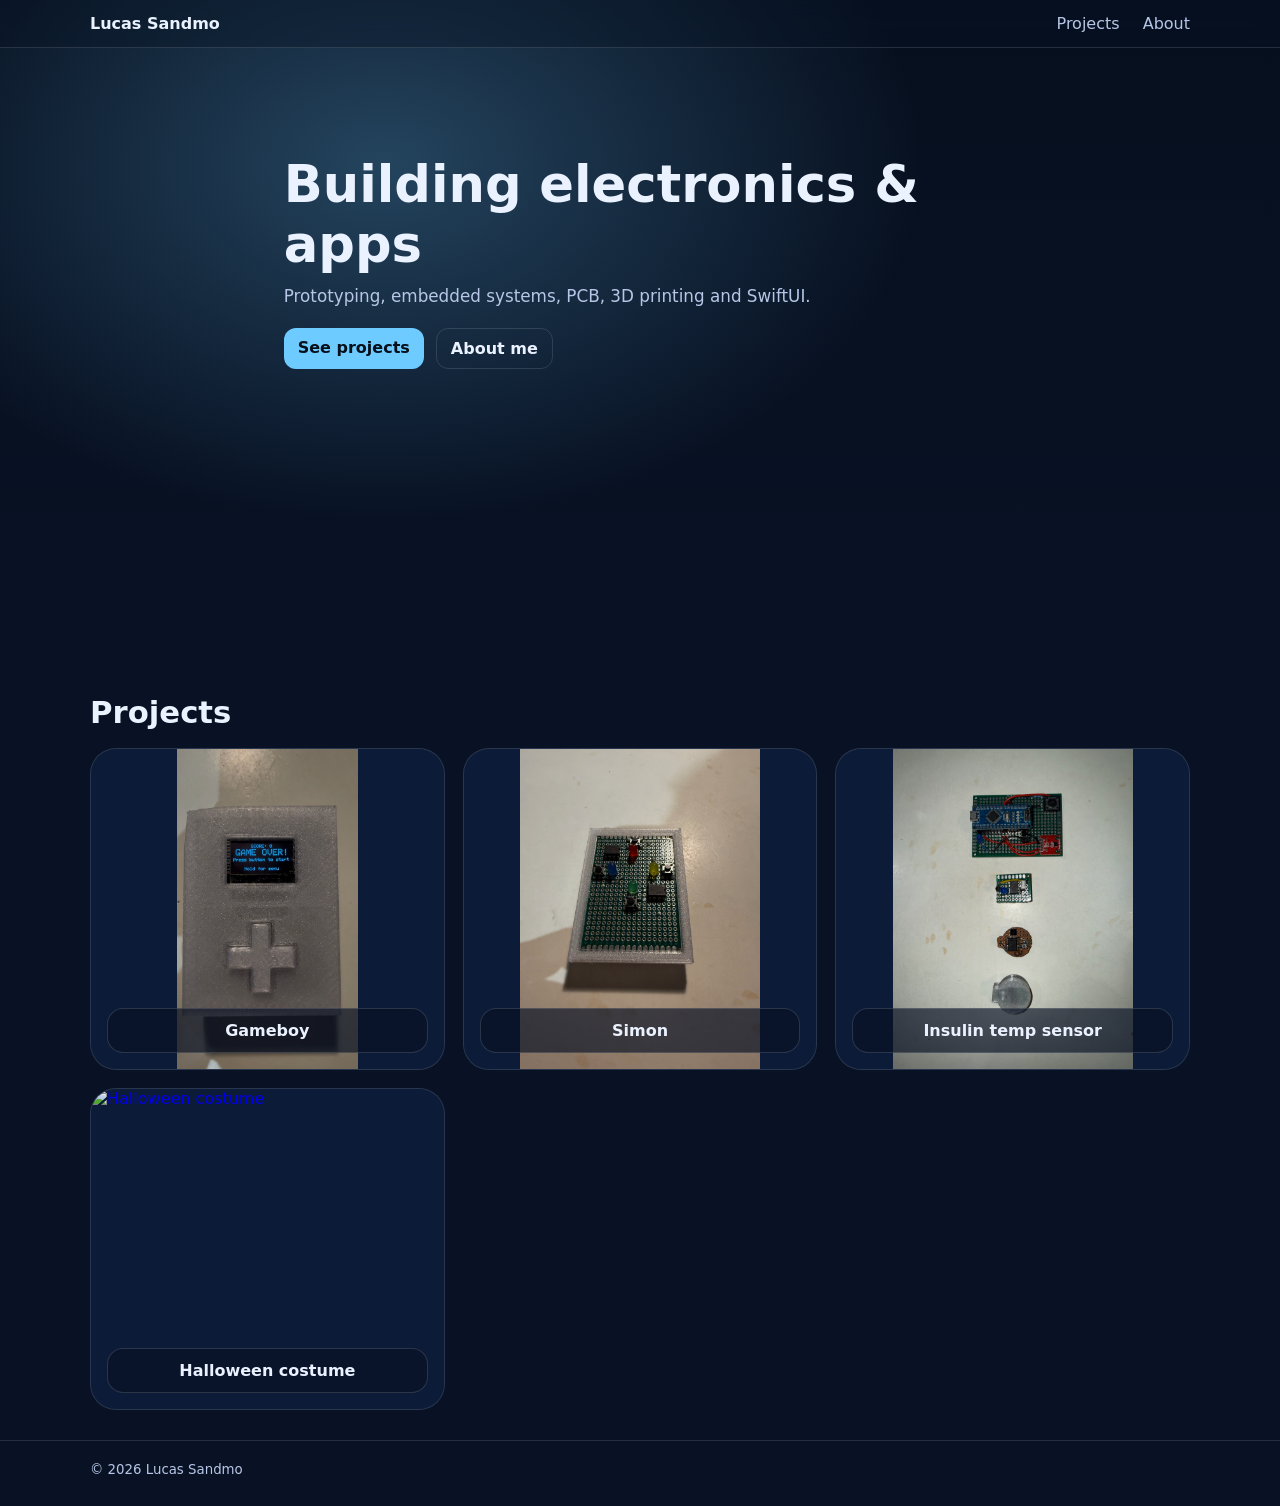
==== index.html @ 55de144b "Add Halloween costume project link to index.html" ====
<!doctype html>
<html lang="no">
<head>
  <meta charset="utf-8" />
  <meta name="viewport" content="width=device-width, initial-scale=1" />
  <title>Lucas Sandmo</title>
  <meta name="description" content="Prosjekter innen elektronikk, embedded og iOS." />
  <link rel="stylesheet" href="styles.css" />
</head>
<body>
  <header class="topbar">
    <div class="container topbar-inner">
      <a class="brand" href="/">Lucas Sandmo</a>
      <nav class="nav">
        <a href="#projects">Projects</a>
        <a href="/about.html">About</a>
      </nav>
    </div>
  </header>

  <!-- HERO VIDEO -->
  <section class="hero">
    <video class="hero-video"
      autoplay
      muted
      loop
      playsinline
      preload="metadata"
      poster="/assets/video/hero-poster.jpg">
      <source src="/assets/video/hero.mp4" type="video/mp4" />
    </video>

    <div class="hero-overlay"></div>

    <div class="container hero-content">
      <h1>Building electronics & apps</h1>
      <p>Prototyping, embedded systems, PCB, 3D printing and SwiftUI.</p>
      <div class="hero-actions">
        <a class="btn" href="#projects">See projects</a>
        <a class="btn btn-outline" href="/about.html">About me</a>
      </div>
    </div>
  </section>

  <!-- PROJECTS -->
  <main>
    <section id="projects" class="section">
      <div class="container">
        <h2 class="section-title">Projects</h2>

        <div class="cards">
          <a class="card" href="/projects/gameboy.html">
            <img src="/assets/img/gameboy.jpg" alt="Gameboy project" />
            <div class="card-label">Gameboy</div>
          </a>

          <a class="card" href="/projects/simon.html">
            <img src="/assets/img/simon.jpg" alt="Simon project" />
            <div class="card-label">Simon</div>
          </a>

          <a class="card" href="/projects/insulin-temp-sensor.html">
            <img src="/assets/img/insulin.jpg" alt="Insulin temp sensor" />
            <div class="card-label">Insulin temp sensor</div>
          </a>



          <a class="card" href="/projects/halloween.html">
            <img src="/assets/img/halloween.jpg" alt="Halloween costume" />
            <div class="card-label">Halloween costume</div>
          </a>
        </div>
      </div>
    </section>

    <footer class="footer">
      <div class="container">
        <small>© <span id="year"></span> Lucas Sandmo</small>
      </div>
    </footer>
  </main>

  <script>
    document.getElementById("year").textContent = new Date().getFullYear();
  </script>
</body>
</html>
---- styles.css ----
:root{
  --bg:#081224;
  --text:#eaf1ff;
  --muted:#b7c6e6;
  --accent:#6ecbff;
  --card:#0f2144;
  --border: rgba(255,255,255,.12);
}

*{box-sizing:border-box}
body{
  margin:0;
  font-family:system-ui,-apple-system,Segoe UI,Roboto,Arial,sans-serif;
  background: var(--bg);
  color:var(--text);
}

/* topbar */
.topbar{
  position:fixed;
  top:0; left:0; right:0;
  z-index:50;
  background: rgba(8,18,36,.35);
  backdrop-filter: blur(10px);
  border-bottom:1px solid var(--border);
}
.container{width:min(1100px,92%);margin:0 auto}
.topbar-inner{
  display:flex; align-items:center; justify-content:space-between;
  padding:14px 0;
}
.brand{color:var(--text);text-decoration:none;font-weight:700}
.nav a{
  color:var(--muted);
  text-decoration:none;
  margin-left:18px;
}
.nav a:hover{color:var(--text)}

/* hero */
.hero{
  position:relative;
  height: 72vh;
  min-height: 520px;
  overflow:hidden;
  padding-top:64px; /* space for fixed topbar */
}
.hero-video{
  position:absolute; inset:0;
  width:100%; height:100%;
  object-fit:cover;
  filter: saturate(1.1) contrast(1.05);
}
.hero-overlay{
  position:absolute; inset:0;
  background: radial-gradient(900px 600px at 30% 25%, rgba(110,203,255,.28), transparent 60%),
              linear-gradient(to bottom, rgba(0,0,0,.15), rgba(8,18,36,.95));
}
.hero-content{
  position:relative;
  padding: 90px 0 0;
  max-width: 70ch;
}
.hero h1{font-size:clamp(32px,4vw,54px);margin:0 0 12px}
.hero p{margin:0 0 22px;color:var(--muted);font-size:1.05rem}
.hero-actions{display:flex;gap:12px;flex-wrap:wrap}
.btn{
  display:inline-block;
  padding:10px 14px;
  border-radius:12px;
  background:var(--accent);
  color:#06101b;
  font-weight:800;
  text-decoration:none;
}
.btn-outline{
  background:transparent;
  border:1px solid var(--border);
  color:var(--text);
}

/* sections */
.section{padding: 46px 0 30px}
.section-title{
  margin:0 0 18px;
  font-size: clamp(22px, 2.4vw, 34px);
}

/* cards */
.cards{
  display:grid;
  grid-template-columns: repeat(3, 1fr);
  gap:18px;
}
.card{
  display:block;
  position:relative;
  border-radius:26px;
  overflow:hidden;
  border:1px solid var(--border);
  background: rgba(15,33,68,.55);
  text-decoration:none;
  transform: translateY(0);
  transition: transform .18s ease, border-color .18s ease;
}
.card:hover{
  transform: translateY(-4px);
  border-color: rgba(110,203,255,.45);
}
.card img{
  width:100%;
  height: 320px;
  object-fit: contain;
  display:block;
  filter: brightness(.95);
  background: rgba(15,33,68,0.35);
}
.card-label{
  position:absolute;
  left:16px;
  right:16px;
  bottom:16px;
  padding:12px 14px;
  border-radius:16px;
  background: rgba(8,18,36,.65);
  border: 1px solid rgba(255,255,255,.14);
  color: var(--text);
  font-weight:800;
  text-align:center;
}

/* footer */
.footer{
  border-top:1px solid var(--border);
  padding:18px 0 28px;
  color:var(--muted);
}

@media (max-width: 900px){
  .cards{grid-template-columns:1fr}
  .card img{height:260px}
  .hero{min-height: 480px}
}

/* for nice back link */

.back-link {
  display: inline-flex;
  align-items: center;
  gap: 8px;
  padding: 8px 14px;
  border-radius: 999px;
  border: 1px solid var(--border);
  color: var(--muted);
  text-decoration: none;
  font-size: 0.9rem;
  transition: all 0.2s ease;
  background: rgba(15,33,68,0.35);
}

.back-link:hover {
  color: var(--text);
  border-color: rgba(110,203,255,.5);
  transform: translateX(-2px);
}

/* for not cutting standing pictures */
.gallery {
  margin-top: 18px;
  display: grid;
  grid-template-columns: repeat(3, 1fr);
  gap: 14px;
}

.gallery-item {
  border-radius: 18px;
  overflow: hidden;
  border: 1px solid var(--border);
  background: rgba(15,33,68,0.35);
  display: grid;
  place-items: center;
}

.gallery-item img {
  width: 100%;
  height: 240px;
  object-fit: contain;
  display: block;
  background: rgba(15,33,68,0.35);
}

@media (max-width: 900px) {
  .gallery { grid-template-columns: 1fr; }
  .gallery-item img { height: 260px; }
}


.project-hero-image {
  width: 100%;
  max-height: 540px;
  object-fit: contain;   /* viktig */
  display: block;
  background: rgba(15,33,68,0.35);
}
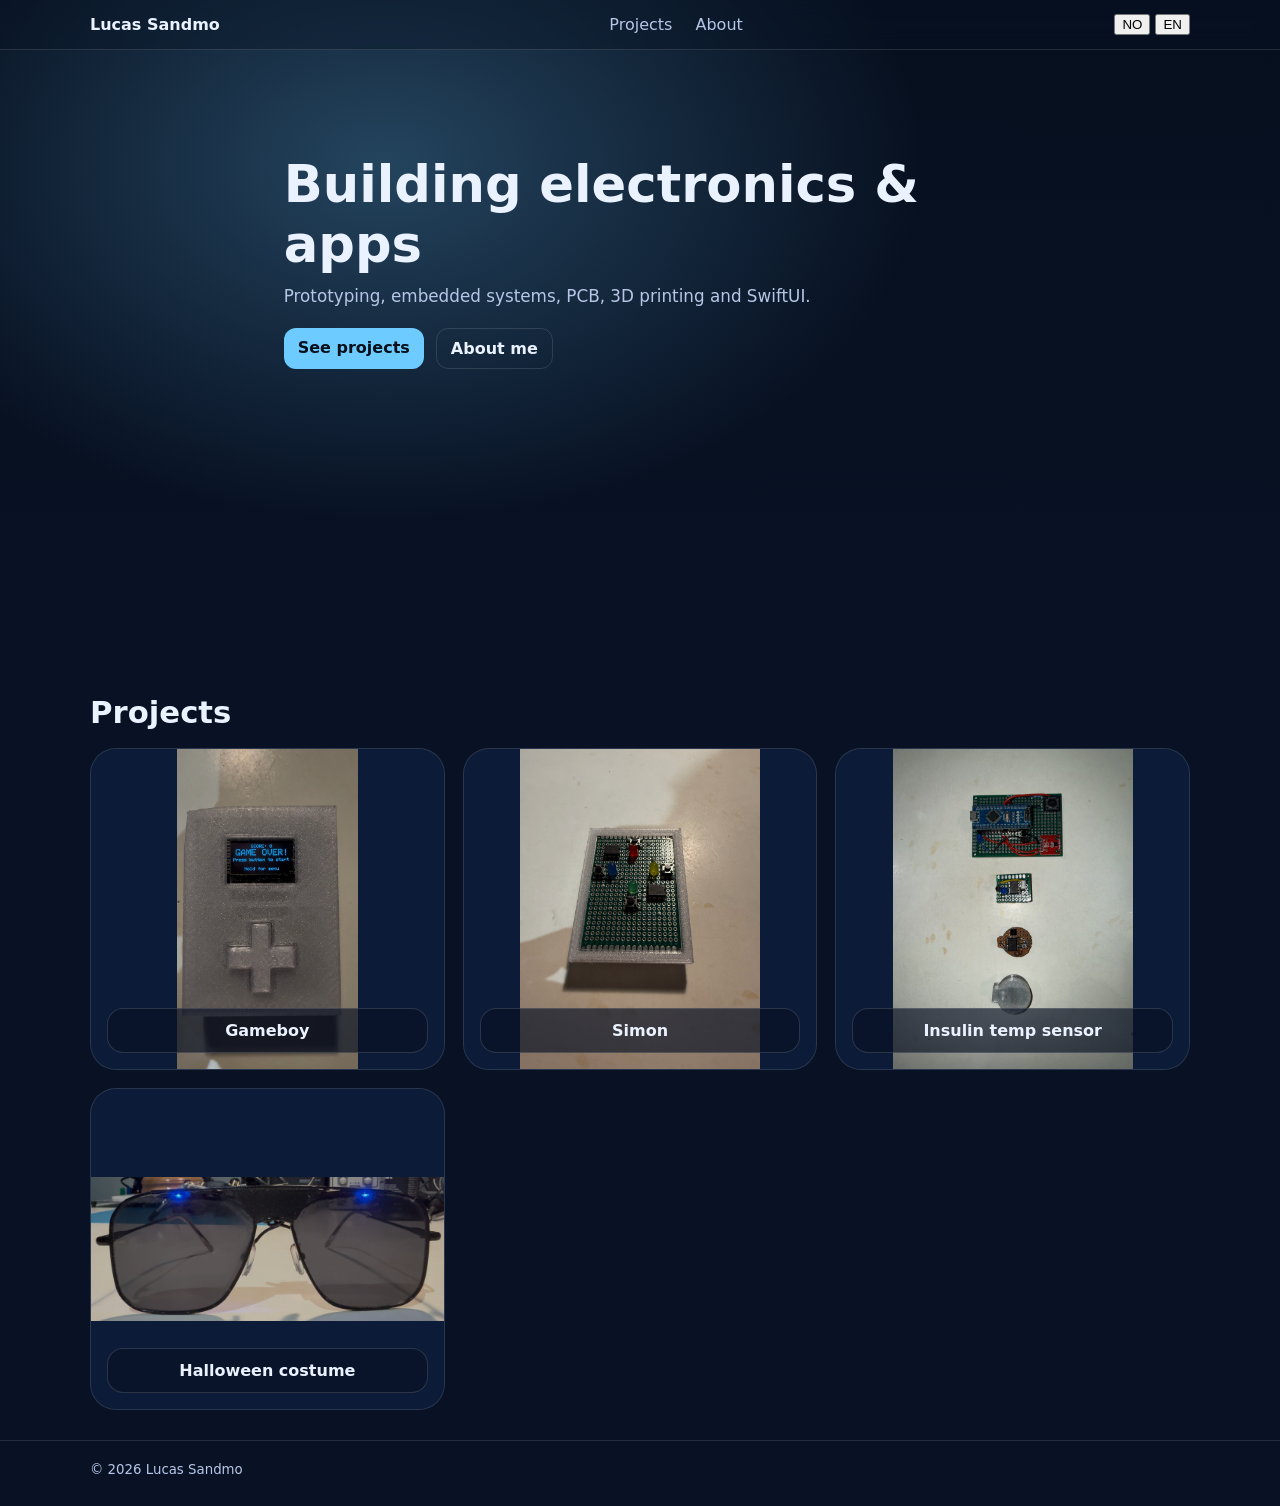
==== commit 913b98d2: "Add language switch buttons to index.html Added language switch buttons for Norwegian and English." ====
--- a/index.html
+++ b/index.html
@@ -15,6 +15,11 @@
         <a href="#projects">Projects</a>
         <a href="/about.html">About</a>
       </nav>
+       <!-- NO/EN BUTTON -->
+      <div class="lang-switch" role="group" aria-label="Language switch">
+        <button class="lang-btn" type="button" data-lang="no">NO</button>
+        <button class="lang-btn" type="button" data-lang="en">EN</button>
+      </div>
     </div>
   </header>
 
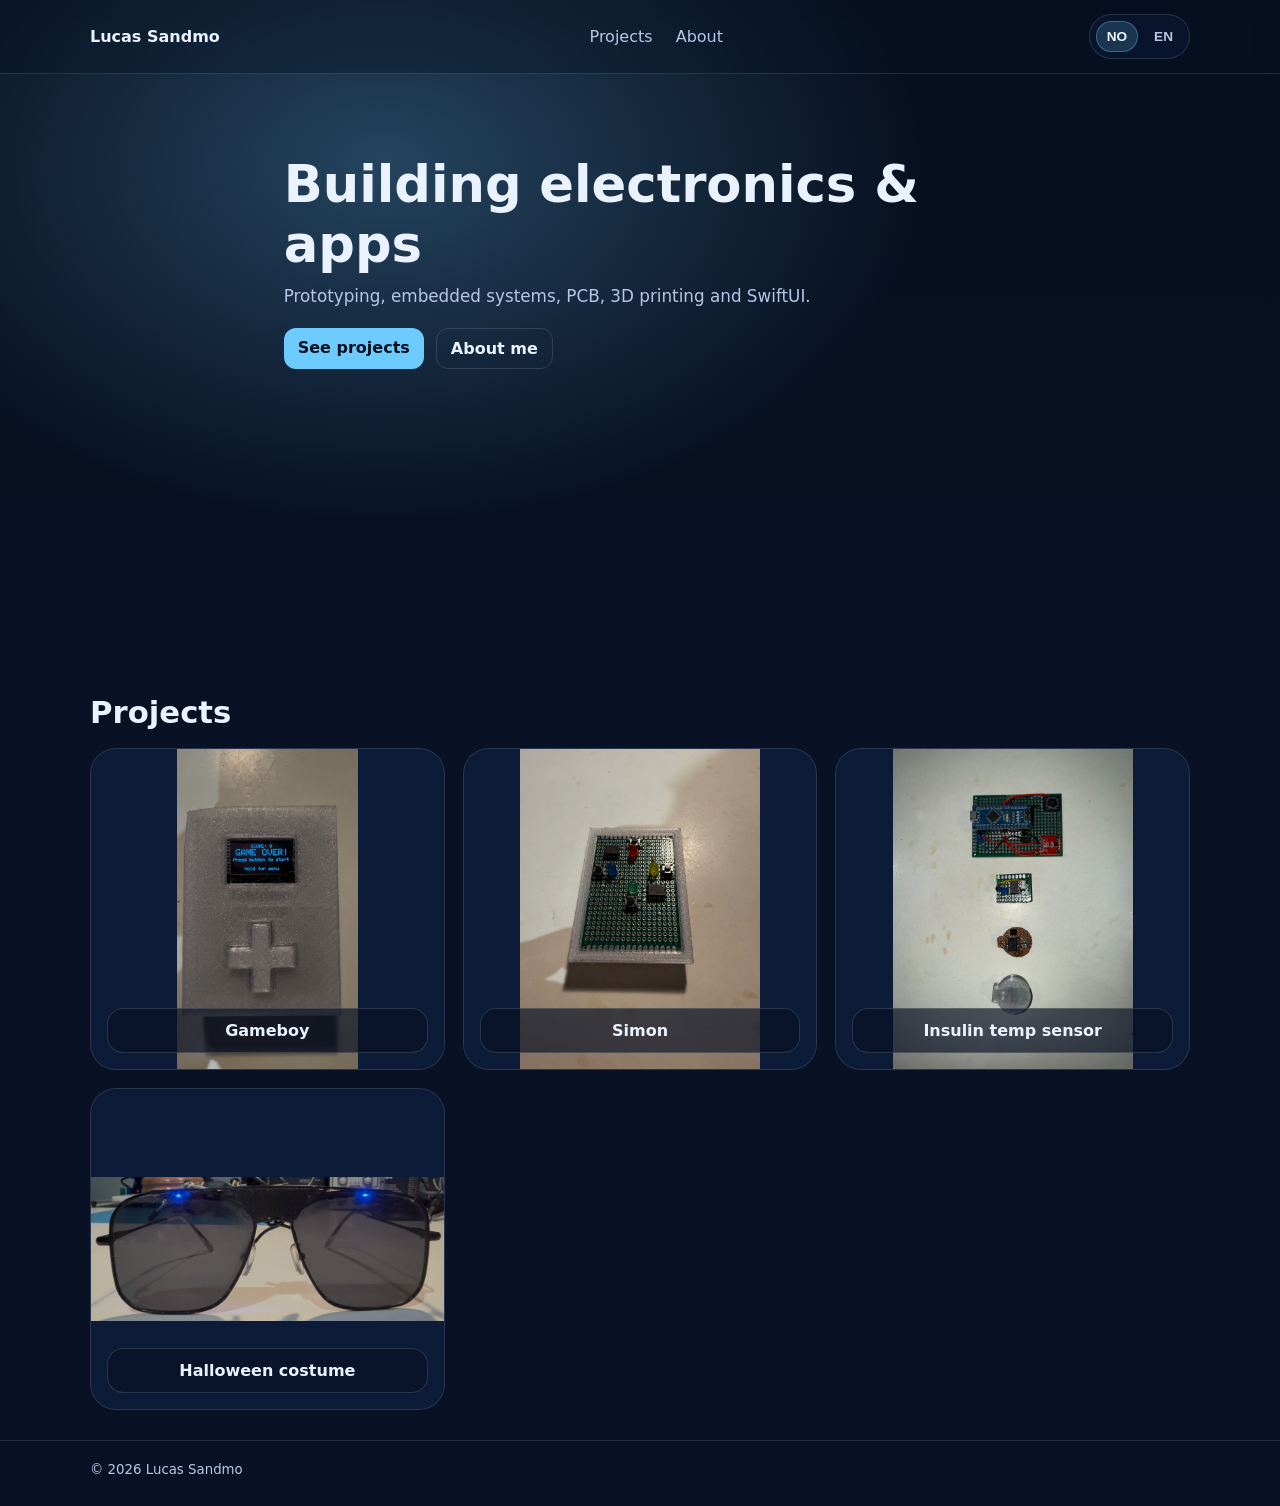
==== commit 7af92874: "Add script tag for lang.js in index.html" ====
--- a/index.html
+++ b/index.html
@@ -89,5 +89,7 @@
   <script>
     document.getElementById("year").textContent = new Date().getFullYear();
   </script>
+
+  <script src="/lang.js"></script>
 </body>
 </html>
--- a/styles.css
+++ b/styles.css
@@ -202,3 +202,33 @@
   display: block;
   background: rgba(15,33,68,0.35);
 }
+
+
+
+/* NO/EN style */
+.lang-switch{
+  display: inline-flex;
+  gap: 6px;
+  padding: 6px;
+  border-radius: 999px;
+  border: 1px solid var(--border);
+  background: rgba(15,33,68,0.35);
+  margin-left: 14px;
+}
+
+.lang-btn{
+  border: 0;
+  cursor: pointer;
+  padding: 7px 10px;
+  border-radius: 999px;
+  background: transparent;
+  color: var(--muted);
+  font-weight: 800;
+  font-size: 0.85rem;
+}
+
+.lang-btn.active{
+  background: rgba(110,203,255,.18);
+  color: var(--text);
+  border: 1px solid rgba(110,203,255,.35);
+}
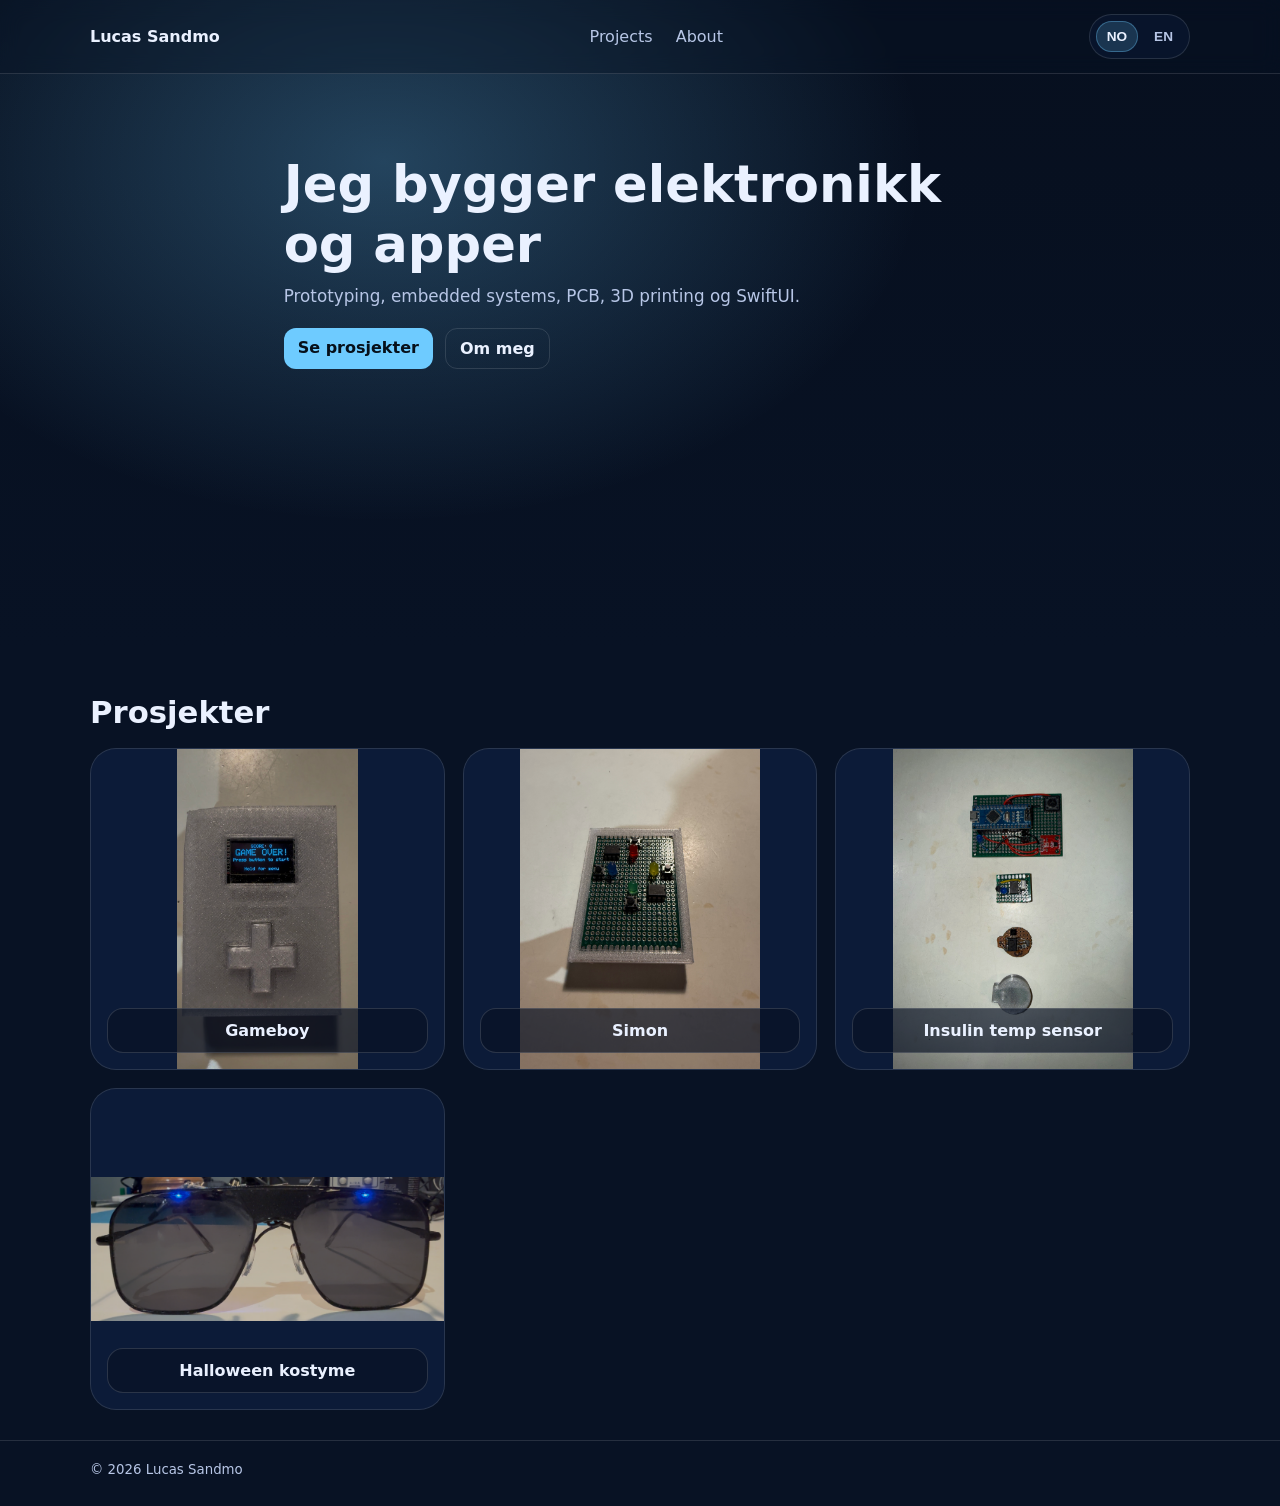
==== commit 1a8f4916: "Add multilingual support and improve structure" ====
--- a/index.html
+++ b/index.html
@@ -38,11 +38,13 @@
     <div class="hero-overlay"></div>
 
     <div class="container hero-content">
-      <h1>Building electronics & apps</h1>
-      <p>Prototyping, embedded systems, PCB, 3D printing and SwiftUI.</p>
+      <h1 data-no="Jeg bygger elektronikk og apper"
+          data-en="Building electronics & apps"></h1>
+      <p data-no="Prototyping, embedded systems, PCB, 3D printing og SwiftUI."
+         data-en="Prototyping, embedded systems, PCB, 3D printing and SwiftUI."></p>
       <div class="hero-actions">
-        <a class="btn" href="#projects">See projects</a>
-        <a class="btn btn-outline" href="/about.html">About me</a>
+        <a class="btn" href="#projects" data-no="Se prosjekter" data-en="See projects"></a>
+        <a class="btn btn-outline" href="/about.html" data-no="Om meg" data-en="About me"></a>
       </div>
     </div>
   </section>
@@ -51,7 +53,10 @@
   <main>
     <section id="projects" class="section">
       <div class="container">
-        <h2 class="section-title">Projects</h2>
+        <h2 class="section-title"
+            data-no="Prosjekter"
+            data-en="Projects">
+        </h2>
 
         <div class="cards">
           <a class="card" href="/projects/gameboy.html">
@@ -66,14 +71,14 @@
 
           <a class="card" href="/projects/insulin-temp-sensor.html">
             <img src="/assets/img/insulin.jpg" alt="Insulin temp sensor" />
-            <div class="card-label">Insulin temp sensor</div>
+            <div class="card-label" data-no="Insulin temp sensor" data-en="Insulin temp sensor"></div>
           </a>
 
 
 
           <a class="card" href="/projects/halloween.html">
             <img src="/assets/img/halloween.jpg" alt="Halloween costume" />
-            <div class="card-label">Halloween costume</div>
+            <div class="card-label" data-no="Halloween kostyme" data-en="Halloween costume"></div>
           </a>
         </div>
       </div>
@@ -86,10 +91,11 @@
     </footer>
   </main>
 
-  <script>
-    document.getElementById("year").textContent = new Date().getFullYear();
-  </script>
+<script>
+  const yearEl = document.getElementById("year");
+  if (yearEl) yearEl.textContent = new Date().getFullYear();
+</script>
 
-  <script src="/lang.js"></script>
+<script src="/lang.js"></script>
 </body>
 </html>
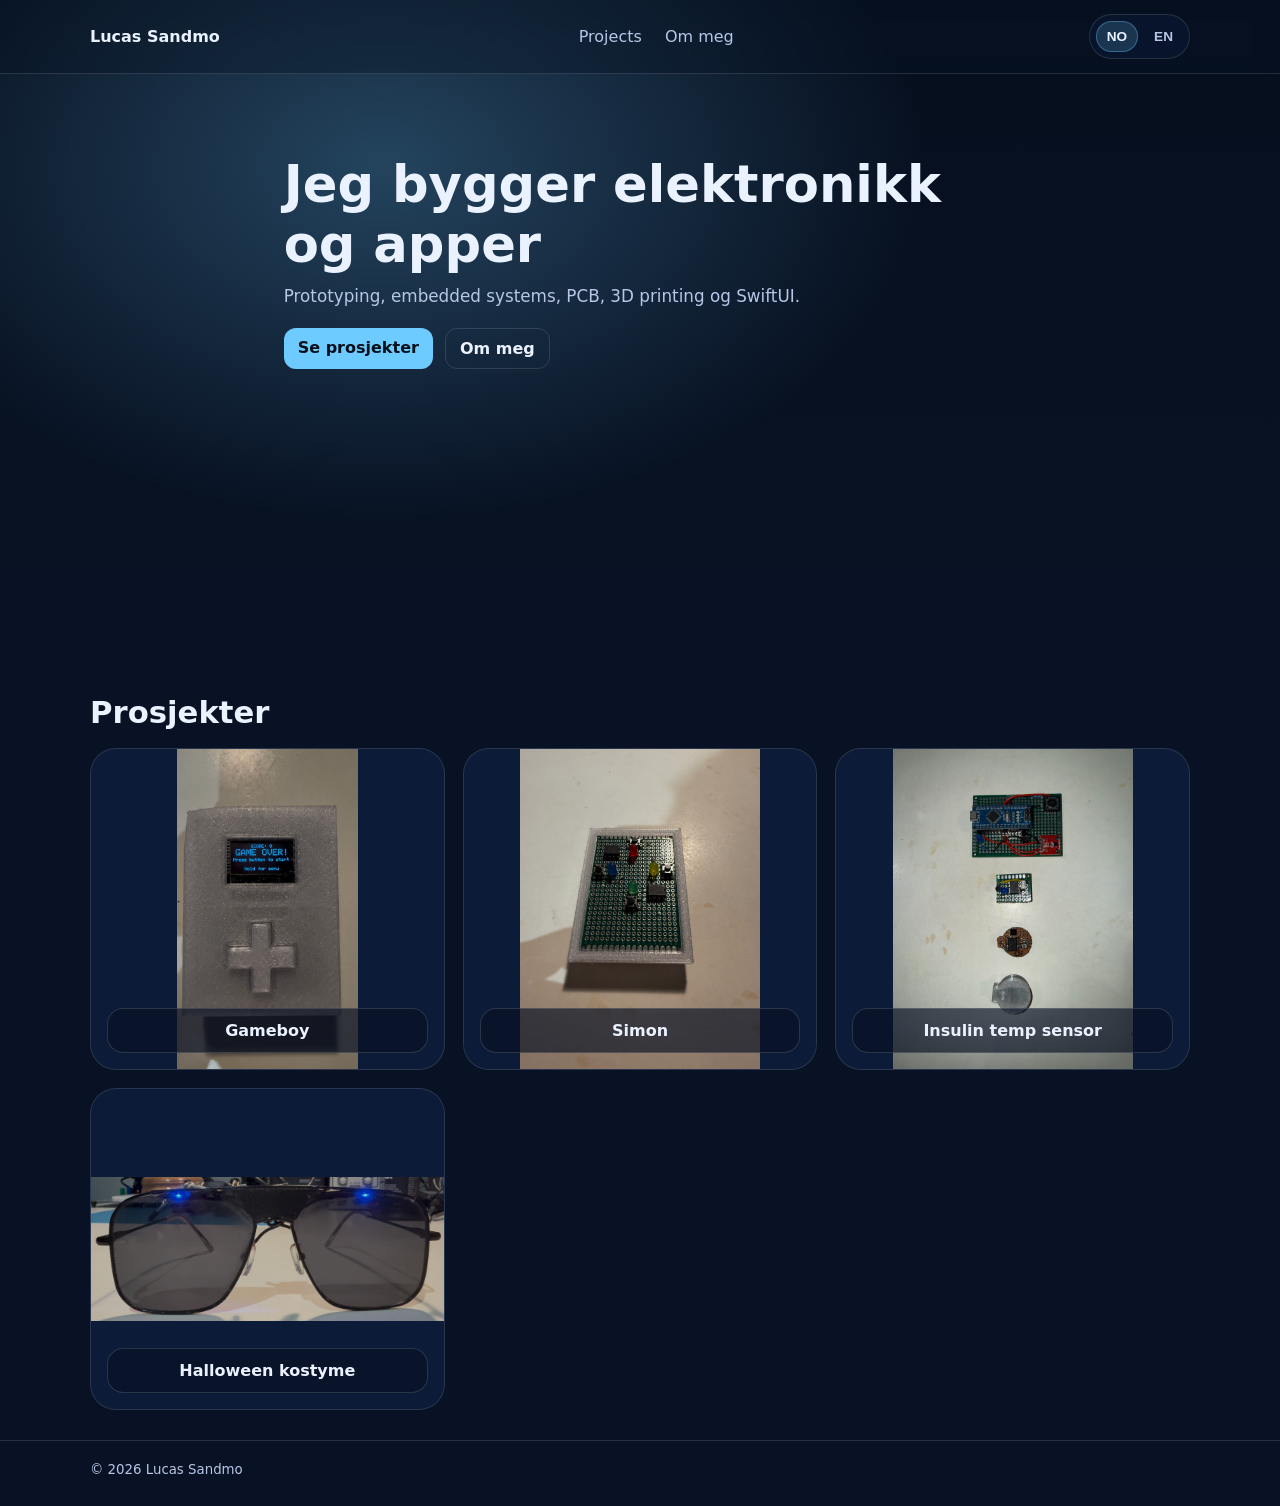
==== commit c25e8add: "Update About link with language data attributes" ====
--- a/index.html
+++ b/index.html
@@ -13,7 +13,7 @@
       <a class="brand" href="/">Lucas Sandmo</a>
       <nav class="nav">
         <a href="#projects">Projects</a>
-        <a href="/about.html">About</a>
+        <a href="/about.html"data-no="Om meg" data-en="About me"></a>      <!-- <a href="/about.html">About</a> -->
       </nav>
        <!-- NO/EN BUTTON -->
       <div class="lang-switch" role="group" aria-label="Language switch">
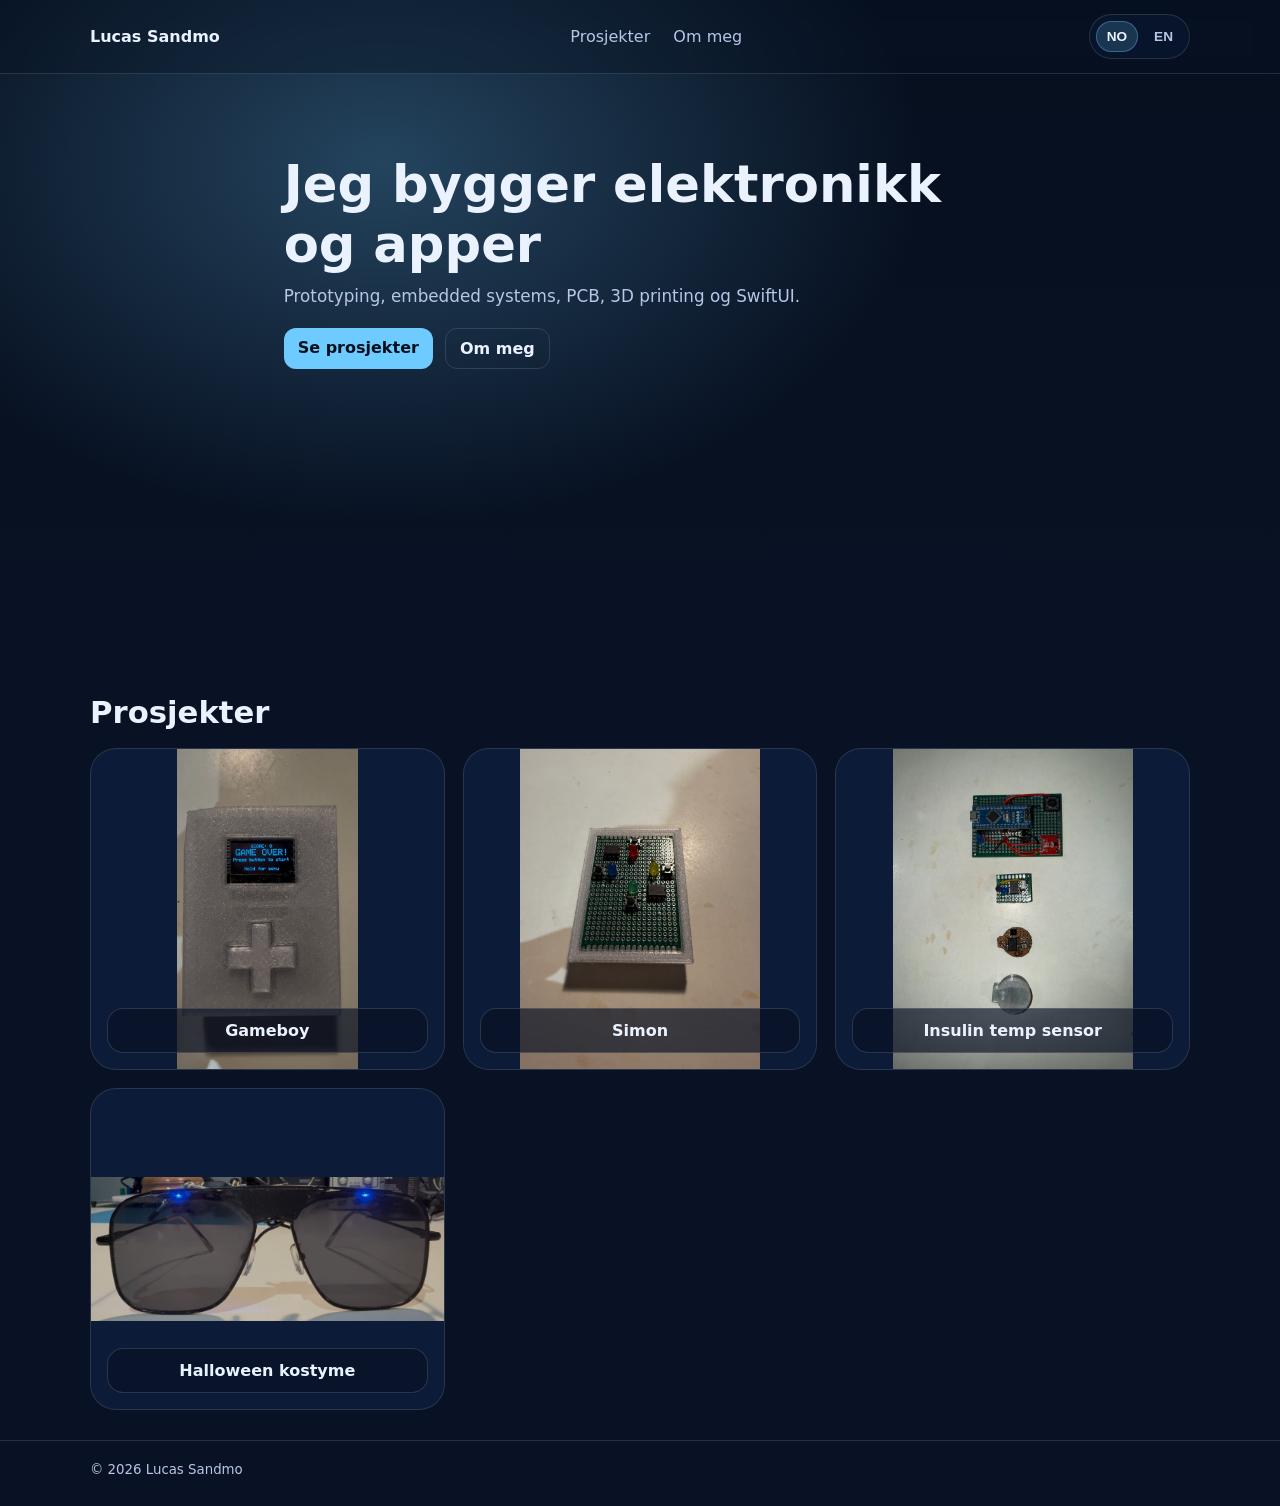
==== commit 1a1addd2: "Update navigation links in index.html" ====
--- a/index.html
+++ b/index.html
@@ -12,7 +12,7 @@
     <div class="container topbar-inner">
       <a class="brand" href="/">Lucas Sandmo</a>
       <nav class="nav">
-        <a href="#projects">Projects</a>
+        <a href="#projects" data-no="Prosjekter" data-en="Projects"></a>
         <a href="/about.html"data-no="Om meg" data-en="About me"></a>      <!-- <a href="/about.html">About</a> -->
       </nav>
        <!-- NO/EN BUTTON -->
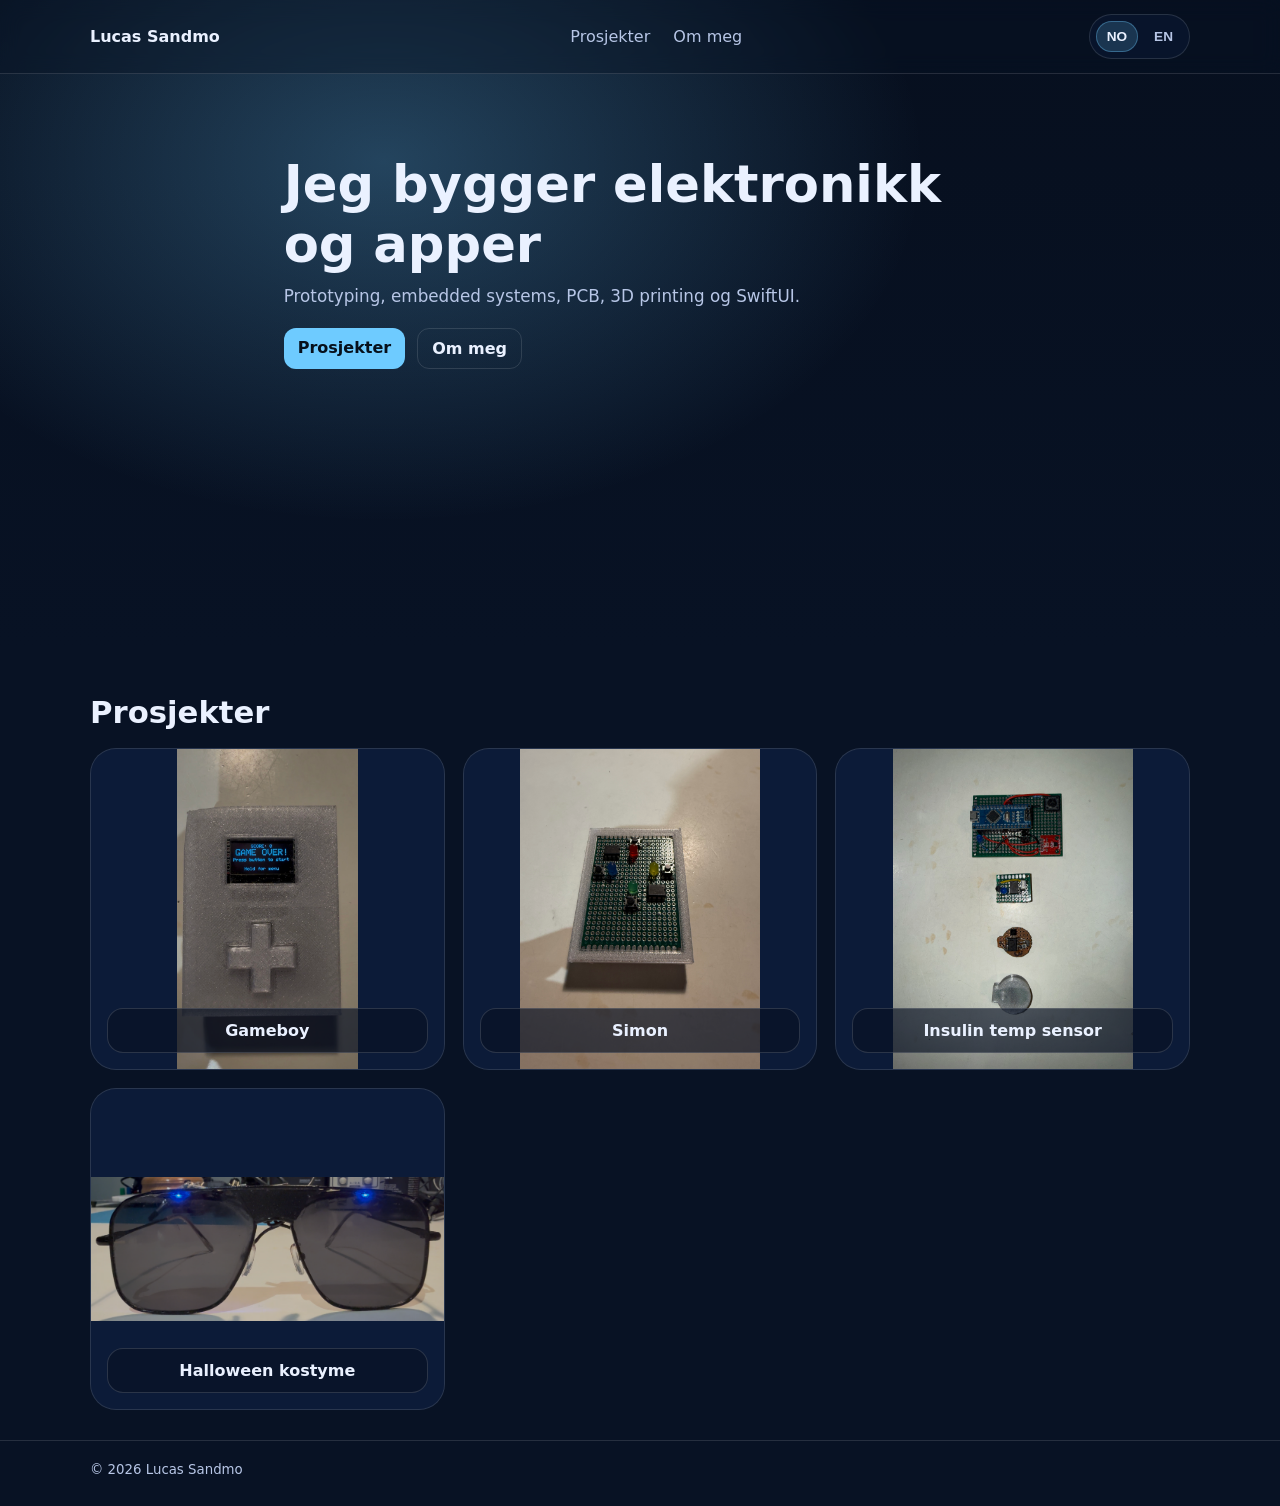
==== commit 7cd9535f: "Update button text for project link in index.html" ====
--- a/index.html
+++ b/index.html
@@ -43,7 +43,7 @@
       <p data-no="Prototyping, embedded systems, PCB, 3D printing og SwiftUI."
          data-en="Prototyping, embedded systems, PCB, 3D printing and SwiftUI."></p>
       <div class="hero-actions">
-        <a class="btn" href="#projects" data-no="Se prosjekter" data-en="See projects"></a>
+        <a class="btn" href="#projects" data-no="Prosjekter" data-en="Projects"></a>
         <a class="btn btn-outline" href="/about.html" data-no="Om meg" data-en="About me"></a>
       </div>
     </div>
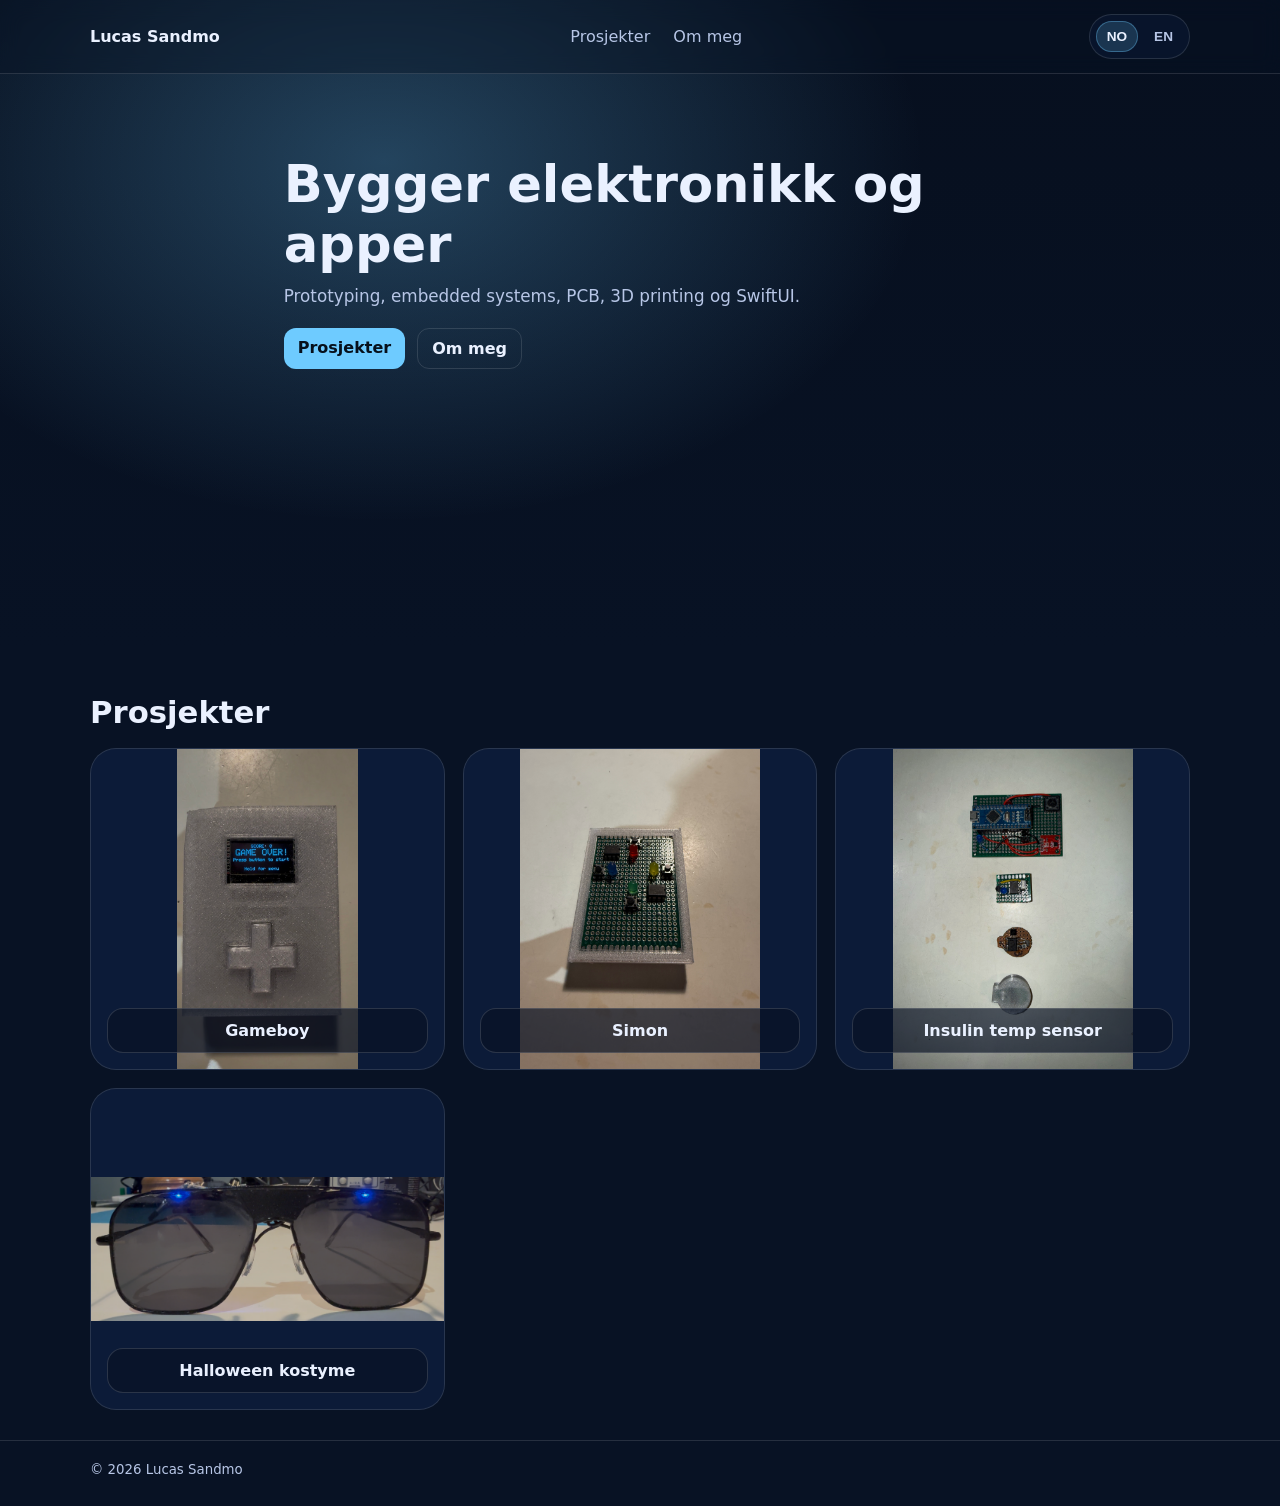
==== commit e190b445: "Update hero heading text in index.html" ====
--- a/index.html
+++ b/index.html
@@ -38,7 +38,7 @@
     <div class="hero-overlay"></div>
 
     <div class="container hero-content">
-      <h1 data-no="Jeg bygger elektronikk og apper"
+      <h1 data-no="Bygger elektronikk og apper"
           data-en="Building electronics & apps"></h1>
       <p data-no="Prototyping, embedded systems, PCB, 3D printing og SwiftUI."
          data-en="Prototyping, embedded systems, PCB, 3D printing and SwiftUI."></p>
